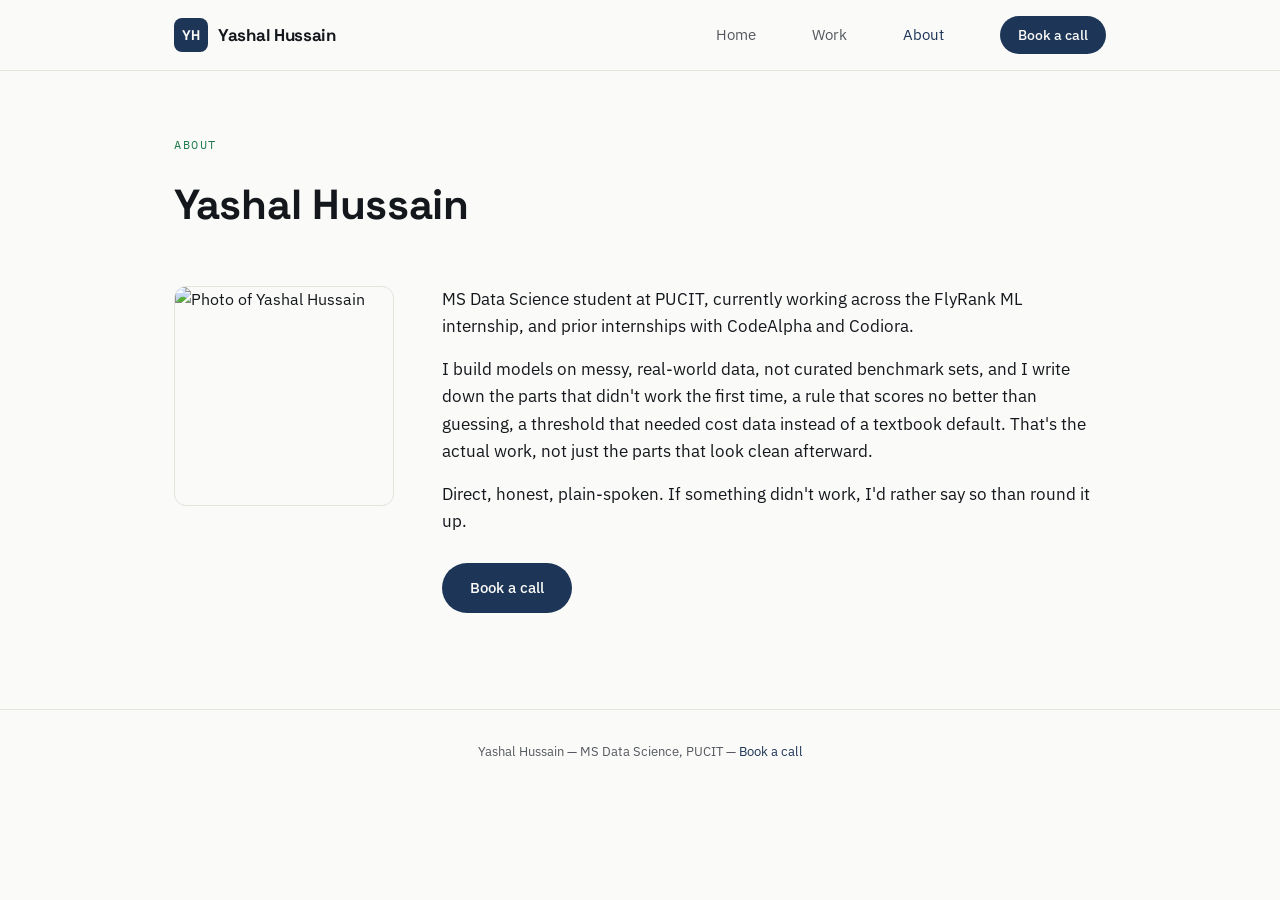
==== about.html @ d4eabd64 "Add files via upload" ====
<!DOCTYPE html>
<html lang="en">
<head>
<meta charset="UTF-8">
<meta name="viewport" content="width=device-width, initial-scale=1.0">
<title>About — Yashal Hussain</title>
<link rel="icon" href="data:image/svg+xml,%3Csvg xmlns='http://www.w3.org/2000/svg' viewBox='0 0 64 64'%3E%3Crect width='64' height='64' rx='14' fill='%231D3557'/%3E%3Ctext x='32' y='42' font-family='sans-serif' font-weight='700' font-size='30' fill='%23FAFAF8' text-anchor='middle'%3EY%3C/text%3E%3C/svg%3E">
<link rel="preconnect" href="https://fonts.googleapis.com">
<link rel="preconnect" href="https://fonts.gstatic.com" crossorigin>
<link href="https://fonts.googleapis.com/css2?family=IBM+Plex+Mono&family=IBM+Plex+Sans:wght@400;500&family=Space+Grotesk:wght@500;700&display=swap" rel="stylesheet">
<link rel="stylesheet" href="style.css">
</head>
<body>

<header class="site-nav">
  <div class="wrap">
    <a class="brand" href="index.html">
      <span class="logo-mark">YH</span>
      <span class="logo-word">Yashal Hussain</span>
    </a>
    <nav class="links">
      <a href="index.html">Home</a>
      <a href="work.html">Work</a>
      <a href="about.html" class="active">About</a>
      <a href="contact.html" class="nav-cta">Book a call</a>
    </nav>
  </div>
</header>

<main>
  <div class="wrap">
    <div class="eyebrow">About</div>
    <h1 class="page-title">Yashal Hussain</h1>

    <div style="height:32px;"></div>

    <div class="about-grid">
      <img class="about-photo" src="images/photo.jpg" alt="Photo of Yashal Hussain">
      <div class="about-text">
        <p style="font-size:17px; margin-bottom:16px;">MS Data Science student at PUCIT, currently working across the FlyRank ML internship, and prior internships with CodeAlpha and Codiora.</p>
        <p style="font-size:17px; margin-bottom:16px;">I build models on messy, real-world data, not curated benchmark sets, and I write down the parts that didn't work the first time, a rule that scores no better than guessing, a threshold that needed cost data instead of a textbook default. That's the actual work, not just the parts that look clean afterward.</p>
        <p style="font-size:17px; margin-bottom:28px;">Direct, honest, plain-spoken. If something didn't work, I'd rather say so than round it up.</p>
        <a class="btn" href="contact.html">Book a call</a>
      </div>
    </div>
  </div>
</main>

<footer>
  <div class="wrap">
    Yashal Hussain — MS Data Science, PUCIT — <a href="contact.html">Book a call</a>
  </div>
</footer>

</body>
</html>
---- style.css ----
:root {
  --main: #1D3557;
  --text: #14171C;
  --bg: #FAFAF8;
  --accent: #1F7A4D;
  --muted: #55595F;
  --border: #E5E4DC;
}

* { box-sizing: border-box; margin: 0; padding: 0; }

body {
  background: var(--bg);
  color: var(--text);
  font-family: 'IBM Plex Sans', sans-serif;
  line-height: 1.6;
}

h1, h2, h3, .logo-word {
  font-family: 'Space Grotesk', sans-serif;
  font-weight: 700;
  letter-spacing: -0.3px;
}

a { color: inherit; text-decoration: none; }

.wrap { max-width: 980px; margin: 0 auto; padding: 0 24px; }

/* Nav */
header.site-nav {
  position: sticky;
  top: 0;
  background: rgba(250,250,248,0.92);
  backdrop-filter: blur(6px);
  border-bottom: 1px solid var(--border);
  z-index: 50;
}
.site-nav .wrap {
  display: flex;
  align-items: center;
  justify-content: space-between;
  padding-top: 16px;
  padding-bottom: 16px;
}
.brand { display: flex; align-items: center; gap: 10px; }
.logo-mark {
  width: 34px; height: 34px; border-radius: 8px;
  background: var(--main); color: var(--bg);
  font-family: 'Space Grotesk', sans-serif; font-weight: 700; font-size: 14px;
  display: flex; align-items: center; justify-content: center;
}
.logo-word { font-size: 17px; }
nav.links { display: flex; align-items: center; gap: 28px; font-size: 15px; }
nav.links a { color: var(--muted); margin-left: 28px; }
nav.links a:first-child { margin-left: 0; }
nav.links a:hover, nav.links a.active { color: var(--main); }
.nav-cta {
  background: var(--main); color: var(--bg) !important;
  padding: 8px 18px; border-radius: 100px; font-size: 14px; font-weight: 500;
  white-space: nowrap;
}

/* Sections */
main { padding: 64px 0 96px; }
.eyebrow {
  font-family: 'IBM Plex Mono', monospace;
  font-size: 12px; letter-spacing: 1.5px; text-transform: uppercase;
  color: var(--accent); margin-bottom: 16px;
}
.page-title { font-size: clamp(30px, 5vw, 42px); margin-bottom: 16px; }
.lede { color: var(--muted); font-size: 18px; max-width: 620px; margin-bottom: 8px; }

/* Hero */
.hero {
  background-image: url('images/hero_texture.png');
  background-size: cover;
  background-position: center;
  padding: 96px 0 72px;
  text-align: center;
}
.hero h1 { font-size: clamp(32px, 6vw, 52px); max-width: 720px; margin: 0 auto 20px; }
.hero p { color: var(--muted); font-size: 18px; max-width: 560px; margin: 0 auto 32px; }

/* CTA button */
.btn {
  display: inline-block;
  background: var(--main); color: var(--bg);
  padding: 13px 28px; border-radius: 100px;
  font-weight: 500; font-size: 15px;
}
.btn:hover { background: #16283F; }
.btn-outline {
  display: inline-block;
  border: 1px solid var(--main); color: var(--main);
  padding: 12px 27px; border-radius: 100px;
  font-weight: 500; font-size: 15px;
}

/* Proof strip */
.proof-strip {
  display: flex; flex-wrap: wrap; justify-content: center; gap: 24px;
  max-width: 780px; margin: 0 auto; padding: 0 24px;
}
.proof-item {
  background: #fff; border: 1px solid var(--border); border-radius: 10px;
  padding: 22px 18px; text-align: center;
  flex: 1 1 200px; min-width: 200px;
}
.proof-num { font-family: 'Space Grotesk', sans-serif; font-weight: 700; font-size: 26px; color: var(--main); }
.proof-label { font-size: 13px; color: var(--muted); margin-top: 6px; }

/* Case cards */
.case-card {
  border: 1px solid var(--border); border-radius: 12px; overflow: hidden;
  margin-bottom: 40px; background: #fff;
}
.case-card img { width: 100%; display: block; border-bottom: 1px solid var(--border); }
.case-body { padding: 28px 30px; }
.case-tag {
  font-family: 'IBM Plex Mono', monospace; font-size: 11px; letter-spacing: 1px;
  text-transform: uppercase; color: var(--accent); margin-bottom: 8px; display: block;
}
.case-title { font-size: 22px; margin-bottom: 14px; }
.case-body p { margin-bottom: 10px; font-size: 15px; }
.case-body p strong { color: var(--main); }
.case-cta { margin-top: 18px; }

/* About */
.about-grid {
  display: flex; gap: 48px; align-items: flex-start; flex-wrap: wrap;
}
.about-photo {
  width: 220px; height: 220px; border-radius: 12px; object-fit: cover;
  border: 1px solid var(--border);
}
.about-text { flex: 1; min-width: 280px; }

/* Contact */
.contact-box {
  background: #fff; border: 1px solid var(--border); border-radius: 14px;
  padding: 48px; text-align: center; max-width: 520px; margin: 0 auto;
}

footer {
  border-top: 1px solid var(--border);
  padding: 32px 0; text-align: center;
  font-size: 13px; color: var(--muted);
}
footer a { color: var(--main); }

@media (max-width: 640px) {
  nav.links { display: none; }
  .about-grid { flex-direction: column; align-items: center; text-align: center; }
  .proof-strip { grid-template-columns: 1fr; }
}
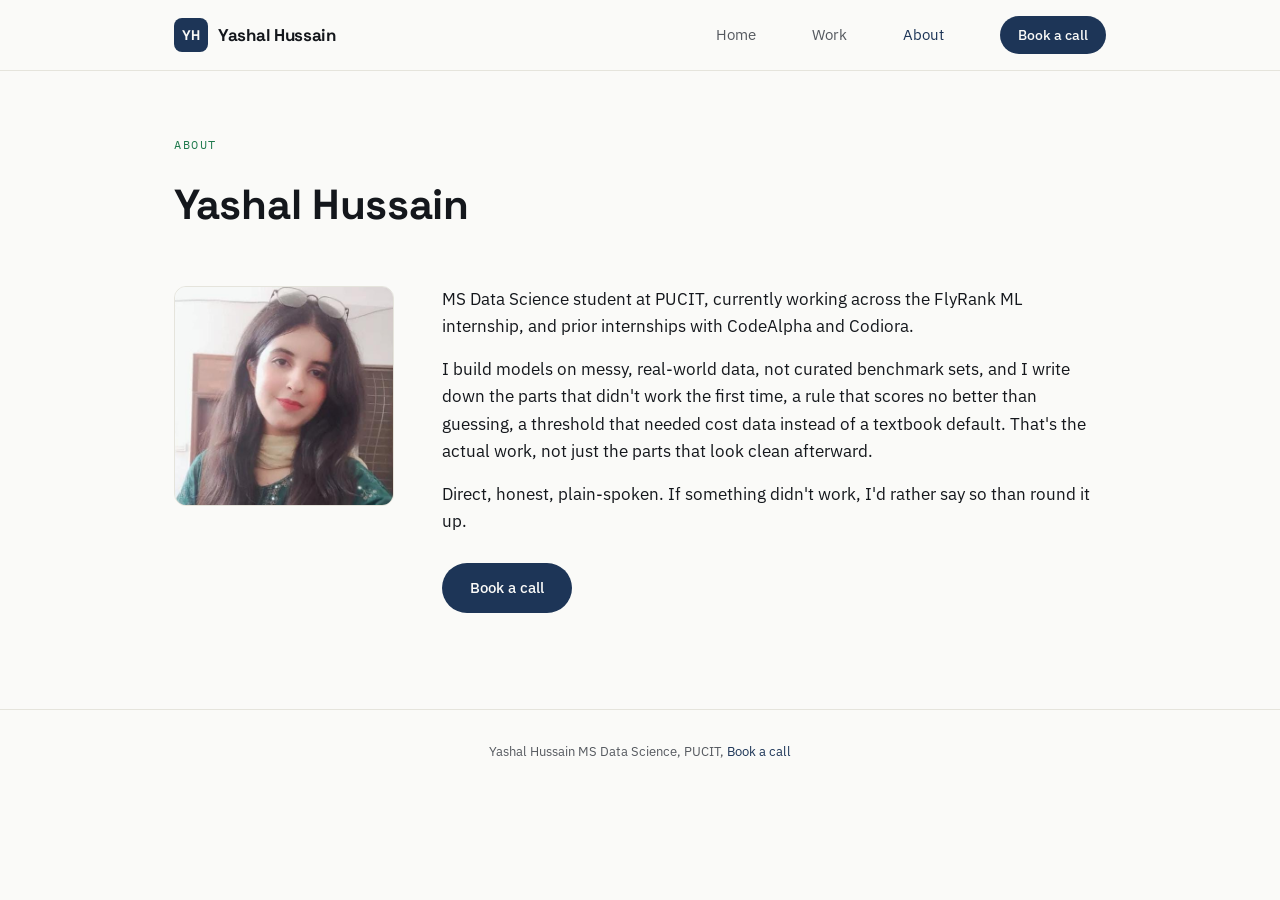
==== commit 3a6a1aed: "Update about.html" ====
--- a/about.html
+++ b/about.html
@@ -3,7 +3,7 @@
 <head>
 <meta charset="UTF-8">
 <meta name="viewport" content="width=device-width, initial-scale=1.0">
-<title>About — Yashal Hussain</title>
+<title>About Yashal Hussain</title>
 <link rel="icon" href="data:image/svg+xml,%3Csvg xmlns='http://www.w3.org/2000/svg' viewBox='0 0 64 64'%3E%3Crect width='64' height='64' rx='14' fill='%231D3557'/%3E%3Ctext x='32' y='42' font-family='sans-serif' font-weight='700' font-size='30' fill='%23FAFAF8' text-anchor='middle'%3EY%3C/text%3E%3C/svg%3E">
 <link rel="preconnect" href="https://fonts.googleapis.com">
 <link rel="preconnect" href="https://fonts.gstatic.com" crossorigin>
@@ -48,7 +48,7 @@
 
 <footer>
   <div class="wrap">
-    Yashal Hussain — MS Data Science, PUCIT — <a href="contact.html">Book a call</a>
+    Yashal Hussain MS Data Science, PUCIT, <a href="contact.html">Book a call</a>
   </div>
 </footer>
 
